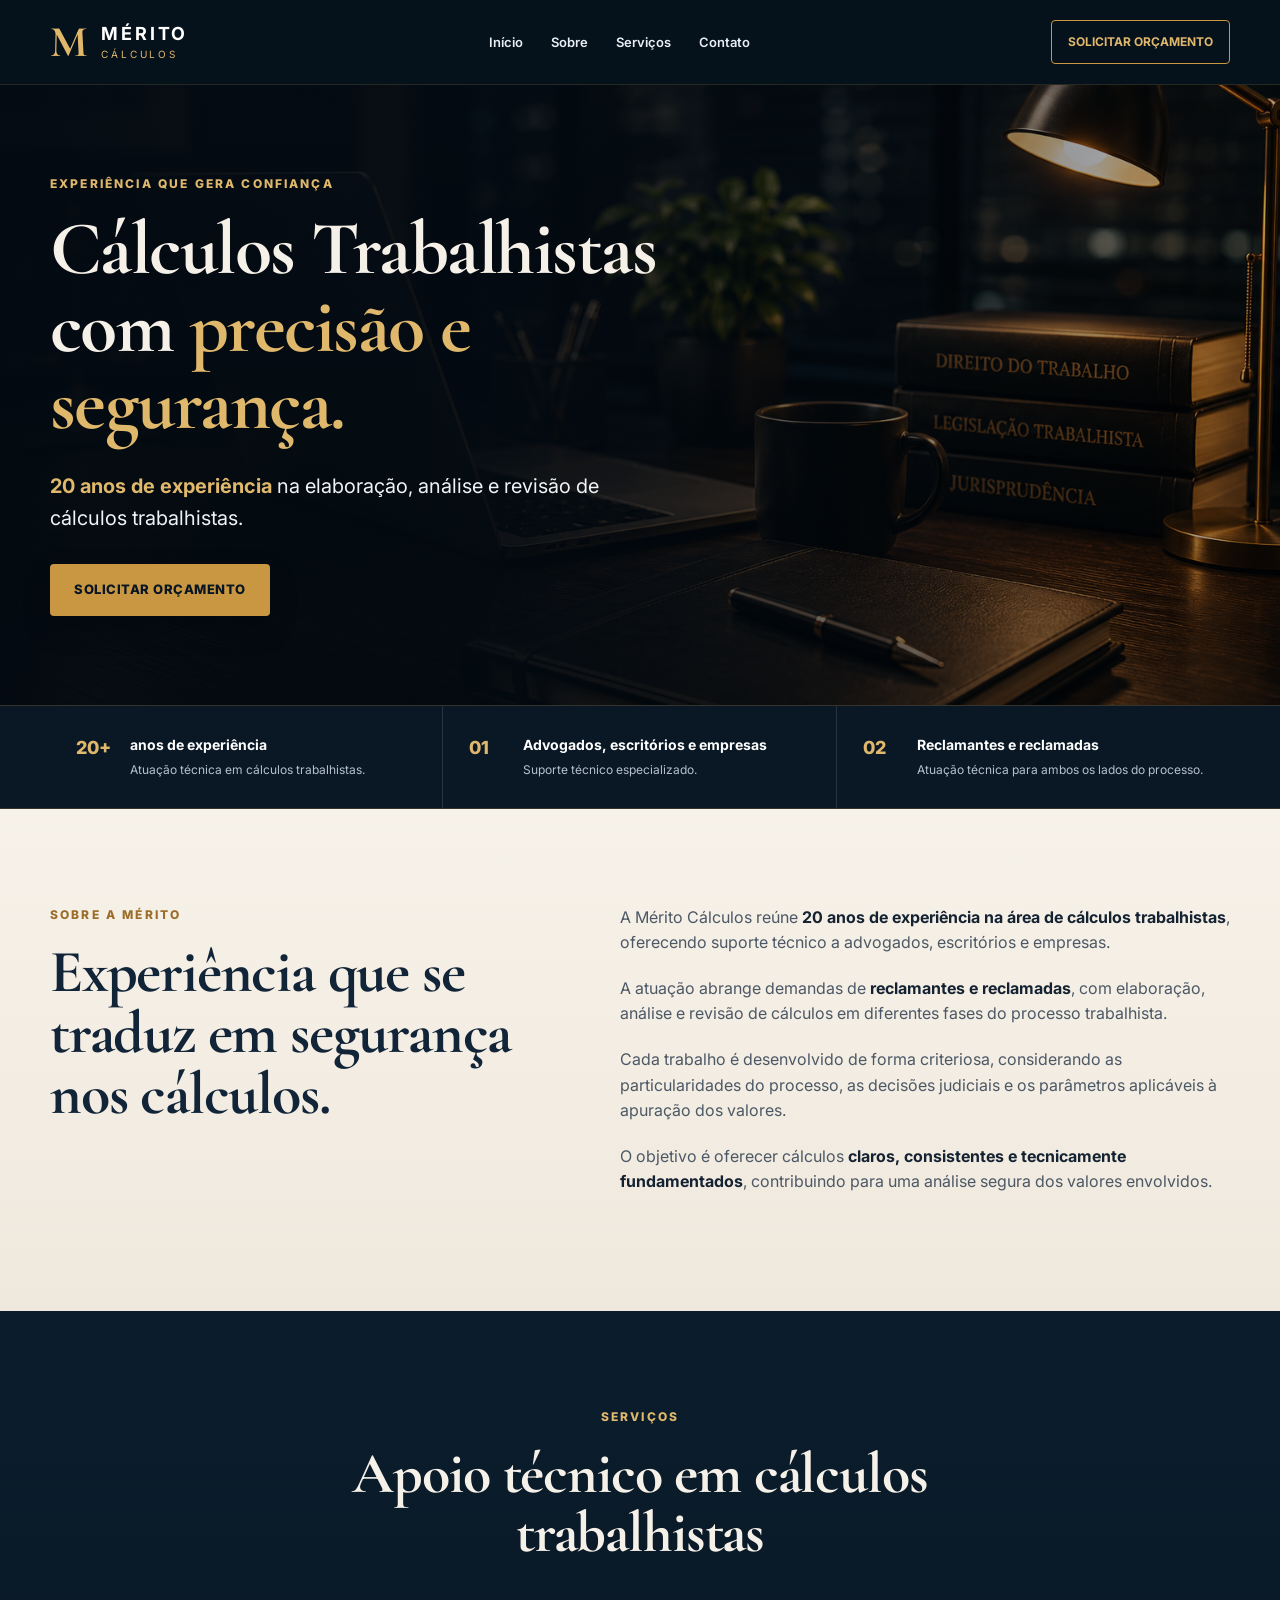
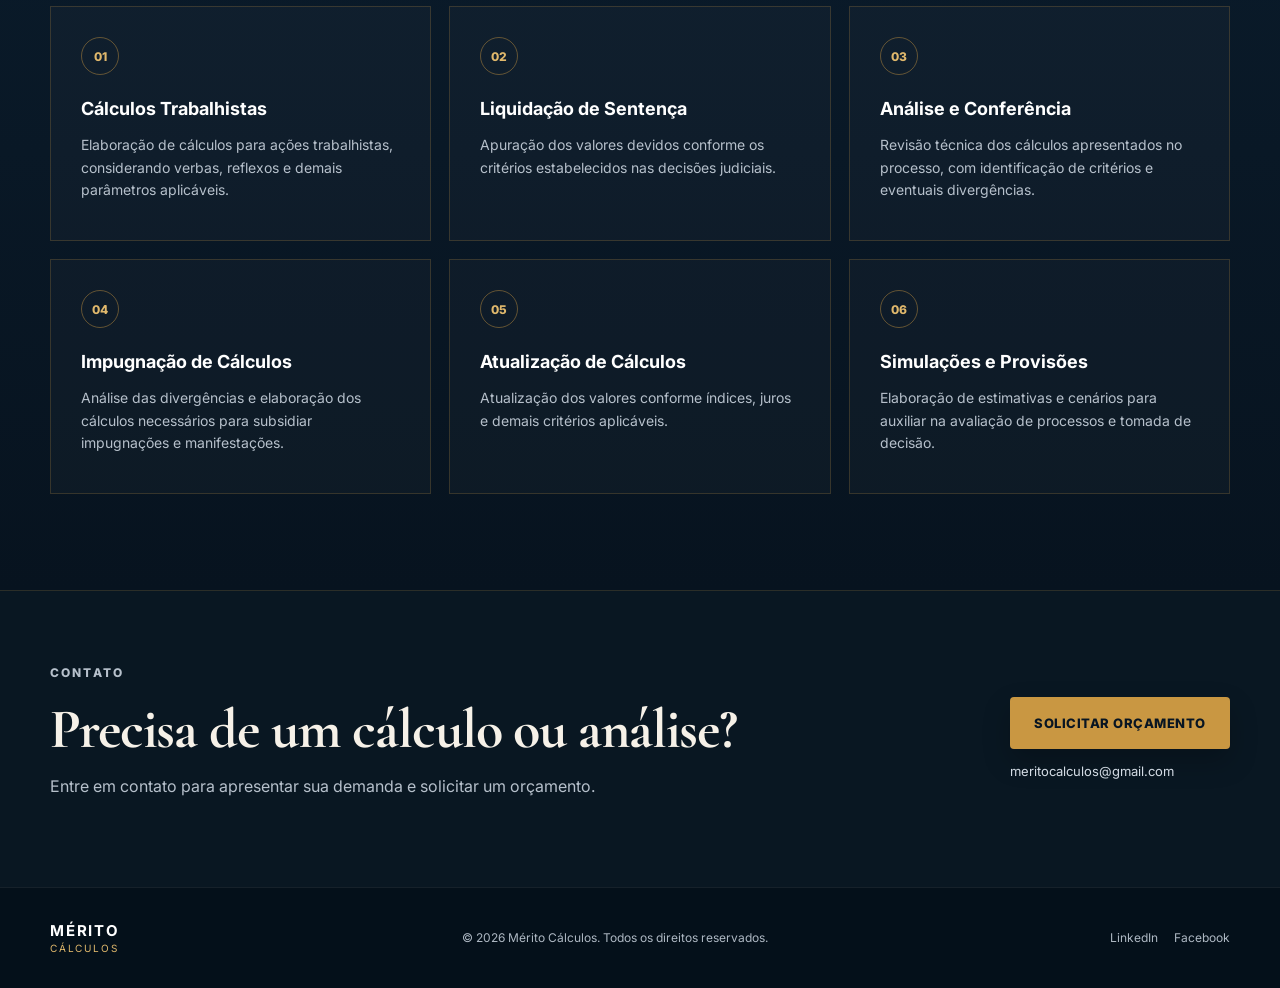
==== index.html @ a8f16f15 "Add files via upload" ====
<!DOCTYPE html>
<html lang="pt-BR">
<head>
  <meta charset="UTF-8" />
  <meta name="viewport" content="width=device-width, initial-scale=1.0" />
  <meta name="description" content="Mérito Cálculos - 20 anos de experiência em cálculos trabalhistas para advogados, escritórios e empresas." />
  <title>Mérito Cálculos | Cálculos Trabalhistas</title>
  <link rel="stylesheet" href="style.css" />
</head>
<body>
  <header class="topbar">
    <div class="container nav-wrap">
      <a class="brand" href="#inicio" aria-label="Mérito Cálculos">
        <span class="brand-mark">M</span>
        <span class="brand-text">
          <strong>MÉRITO</strong>
          <small>CÁLCULOS</small>
        </span>
      </a>
      <nav class="nav">
        <a href="#inicio">Início</a>
        <a href="#sobre">Sobre</a>
        <a href="#servicos">Serviços</a>
        <a href="#contato">Contato</a>
      </nav>
      <a class="top-cta" href="https://mail.google.com/mail/?view=cm&fs=1&to=meritocalculos@gmail.com&su=Solicita%C3%A7%C3%A3o%20de%20or%C3%A7amento%20-%20M%C3%A9rito%20C%C3%A1lculos" target="_blank" rel="noopener noreferrer">Solicitar orçamento</a>
    </div>
  </header>

  <main>
    <section class="hero" id="inicio">
      <div class="hero-overlay"></div>
      <div class="container hero-content">
        <div class="hero-copy">
          <p class="eyebrow">EXPERIÊNCIA QUE GERA CONFIANÇA</p>
          <h1>Cálculos Trabalhistas<br>com <span>precisão e segurança.</span></h1>
          <p class="hero-text">
            <strong>20 anos de experiência</strong> na elaboração, análise e revisão de cálculos trabalhistas.
          </p>
          <a class="cta" href="https://mail.google.com/mail/?view=cm&fs=1&to=meritocalculos@gmail.com&su=Solicita%C3%A7%C3%A3o%20de%20or%C3%A7amento%20-%20M%C3%A9rito%20C%C3%A1lculos" target="_blank" rel="noopener noreferrer">SOLICITAR ORÇAMENTO</a>
        </div>
      </div>
    </section>

    <section class="highlights">
      <div class="container highlights-grid">
        <div class="highlight">
          <span class="num">20+</span>
          <div><strong>anos de experiência</strong><p>Atuação técnica em cálculos trabalhistas.</p></div>
        </div>
        <div class="highlight">
          <span class="num">01</span>
          <div><strong>Advogados, escritórios e empresas</strong><p>Suporte técnico especializado.</p></div>
        </div>
        <div class="highlight">
          <span class="num">02</span>
          <div><strong>Reclamantes e reclamadas</strong><p>Atuação técnica para ambos os lados do processo.</p></div>
        </div>
      </div>
    </section>

    <section class="section about" id="sobre">
      <div class="container about-grid">
        <div class="about-title">
          <p class="eyebrow">SOBRE A MÉRITO</p>
          <h2>Experiência que se traduz em segurança nos cálculos.</h2>
        </div>
        <div class="about-copy">
          <p>A Mérito Cálculos reúne <strong>20 anos de experiência na área de cálculos trabalhistas</strong>, oferecendo suporte técnico a advogados, escritórios e empresas.</p>
          <p>A atuação abrange demandas de <strong>reclamantes e reclamadas</strong>, com elaboração, análise e revisão de cálculos em diferentes fases do processo trabalhista.</p>
          <p>Cada trabalho é desenvolvido de forma criteriosa, considerando as particularidades do processo, as decisões judiciais e os parâmetros aplicáveis à apuração dos valores.</p>
          <p>O objetivo é oferecer cálculos <strong>claros, consistentes e tecnicamente fundamentados</strong>, contribuindo para uma análise segura dos valores envolvidos.</p>
        </div>
      </div>
    </section>

    <section class="section services" id="servicos">
      <div class="container">
        <div class="section-heading">
          <p class="eyebrow">SERVIÇOS</p>
          <h2>Apoio técnico em cálculos trabalhistas</h2>
        </div>
        <div class="cards">
          <article class="card"><span>01</span><h3>Cálculos Trabalhistas</h3><p>Elaboração de cálculos para ações trabalhistas, considerando verbas, reflexos e demais parâmetros aplicáveis.</p></article>
          <article class="card"><span>02</span><h3>Liquidação de Sentença</h3><p>Apuração dos valores devidos conforme os critérios estabelecidos nas decisões judiciais.</p></article>
          <article class="card"><span>03</span><h3>Análise e Conferência</h3><p>Revisão técnica dos cálculos apresentados no processo, com identificação de critérios e eventuais divergências.</p></article>
          <article class="card"><span>04</span><h3>Impugnação de Cálculos</h3><p>Análise das divergências e elaboração dos cálculos necessários para subsidiar impugnações e manifestações.</p></article>
          <article class="card"><span>05</span><h3>Atualização de Cálculos</h3><p>Atualização dos valores conforme índices, juros e demais critérios aplicáveis.</p></article>
          <article class="card"><span>06</span><h3>Simulações e Provisões</h3><p>Elaboração de estimativas e cenários para auxiliar na avaliação de processos e tomada de decisão.</p></article>
        </div>
      </div>
    </section>

    <section class="contact" id="contato">
      <div class="container contact-grid">
        <div>
          <p class="eyebrow">CONTATO</p>
          <h2>Precisa de um cálculo ou análise?</h2>
          <p>Entre em contato para apresentar sua demanda e solicitar um orçamento.</p>
        </div>
        <div class="contact-actions">
          <a class="cta" href="https://mail.google.com/mail/?view=cm&fs=1&to=meritocalculos@gmail.com&su=Solicita%C3%A7%C3%A3o%20de%20or%C3%A7amento%20-%20M%C3%A9rito%20C%C3%A1lculos" target="_blank" rel="noopener noreferrer">SOLICITAR ORÇAMENTO</a>
          <a href="mailto:meritocalculos@gmail.com" class="email">meritocalculos@gmail.com</a>
        </div>
      </div>
    </section>
  </main>

  <footer>
    <div class="container footer-grid">
      <div class="footer-brand">
        <strong>MÉRITO</strong>
        <span>CÁLCULOS</span>
      </div>
      <p>© 2026 Mérito Cálculos. Todos os direitos reservados.</p>
      <div class="socials">
        <a href="https://www.linkedin.com/in/m%C3%A9rito-c%C3%A1lculos-judiciais-287263148/" target="_blank" rel="noopener noreferrer">LinkedIn</a>
        <a href="https://www.facebook.com/calculos.merito/?locale=pt_BR" target="_blank" rel="noopener noreferrer">Facebook</a>
      </div>
    </div>
  </footer>
</body>
</html>
---- style.css ----
@import url('https://fonts.googleapis.com/css2?family=Cormorant+Garamond:wght@500;600;700&family=Inter:wght@400;500;600;700;800&display=swap');

:root{
  --bg:#07131f;
  --bg2:#0b1d2d;
  --gold:#c99742;
  --gold2:#e0b86c;
  --cream:#f6f1e8;
  --text:#e9eef5;
  --muted:#b6c0cb;
  --line:rgba(255,255,255,.12);
}

*{box-sizing:border-box}
html{scroll-behavior:smooth}
body{margin:0;background:var(--bg);color:var(--text);font-family:Inter,Arial,sans-serif;line-height:1.6}
a{text-decoration:none;color:inherit}
.container{width:min(1180px,calc(100% - 40px));margin:0 auto}

.topbar{
  position:sticky;top:0;z-index:50;
  background:rgba(6,17,28,.94);
  backdrop-filter:blur(10px);
  border-bottom:1px solid rgba(201,151,66,.18);
}
.nav-wrap{height:84px;display:grid;grid-template-columns:auto 1fr auto;align-items:center;gap:34px}
.brand{display:flex;align-items:center;gap:13px}
.brand-mark{
  font-family:"Cormorant Garamond",serif;font-size:44px;line-height:1;color:var(--gold2);font-weight:700
}
.brand-text{display:flex;flex-direction:column;line-height:1;letter-spacing:.18em}
.brand-text strong{font-size:18px;color:white}
.brand-text small{font-size:10px;color:var(--gold2);margin-top:6px}
.nav{display:flex;justify-content:center;gap:28px;font-size:13px;font-weight:600}
.nav a{position:relative}
.nav a:after{content:"";position:absolute;left:0;right:0;bottom:-10px;height:2px;background:var(--gold);transform:scaleX(0);transition:.2s}
.nav a:hover:after{transform:scaleX(1)}
.top-cta{border:1px solid var(--gold);padding:11px 16px;border-radius:4px;color:var(--gold2);font-size:12px;font-weight:700;text-transform:uppercase}

.hero{
  min-height:620px;
  position:relative;
  background-color:#07131f;
  background-image:
    linear-gradient(90deg,rgba(3,12,21,.98) 0%,rgba(3,12,21,.91) 38%,rgba(3,12,21,.48) 65%,rgba(3,12,21,.14) 100%),
    url('hero-office.png');
  background-position:center, right center;
  background-size:cover, cover;
  background-repeat:no-repeat, no-repeat;
  display:flex;align-items:center
}
.hero-overlay{position:absolute;inset:0;background:linear-gradient(180deg,rgba(0,0,0,.12),rgba(0,0,0,.22))}
.hero-content{position:relative;z-index:2}
.hero-copy{max-width:700px;padding:80px 0}
.eyebrow{margin:0 0 18px;color:var(--gold2);font-size:12px;letter-spacing:.18em;font-weight:800}
.hero h1,.section h2,.contact h2{
  font-family:"Cormorant Garamond",serif;
  margin:0;color:var(--cream);line-height:1.02;letter-spacing:-.02em
}
.hero h1{font-size:clamp(48px,6vw,76px);margin-bottom:26px}
.hero h1 span{color:var(--gold2)}
.hero-text{font-size:20px;max-width:580px;color:#f0f3f6;margin-bottom:30px}
.hero-text strong{color:var(--gold2)}
.cta{
  display:inline-flex;align-items:center;justify-content:center;
  min-height:52px;padding:0 24px;background:var(--gold);color:#081522;
  font-weight:800;font-size:13px;letter-spacing:.04em;border-radius:4px;
  box-shadow:0 12px 28px rgba(0,0,0,.22);transition:.2s
}
.cta:hover{transform:translateY(-2px);background:var(--gold2)}

.highlights{background:#0a1826;border-top:1px solid rgba(201,151,66,.22);border-bottom:1px solid rgba(201,151,66,.22)}
.highlights-grid{display:grid;grid-template-columns:repeat(3,1fr)}
.highlight{display:flex;gap:18px;padding:28px 26px;border-right:1px solid var(--line);align-items:flex-start}
.highlight:last-child{border-right:none}
.num{color:var(--gold2);font-weight:800;font-size:18px;min-width:36px}
.highlight strong{display:block;color:white;font-size:14px;margin-bottom:4px}
.highlight p{margin:0;color:var(--muted);font-size:12px}

.section{padding:96px 0}
.about{background:linear-gradient(180deg,#f7f2e9,#efe8dd);color:#142232}
.about-grid{display:grid;grid-template-columns:.9fr 1.1fr;gap:70px;align-items:start}
.about .eyebrow{color:#9b6d28}
.about h2{color:#112438;font-size:clamp(40px,5vw,60px)}
.about-copy p{font-size:16px;color:#4c5865;margin-top:0;margin-bottom:20px}
.about-copy strong{color:#142232}

.services{background:linear-gradient(180deg,#0b1d2d,#07131f)}
.section-heading{text-align:center;max-width:700px;margin:0 auto 44px}
.section-heading h2{font-size:clamp(40px,5vw,58px)}
.cards{display:grid;grid-template-columns:repeat(3,1fr);gap:18px}
.card{
  border:1px solid rgba(201,151,66,.22);background:rgba(255,255,255,.025);
  padding:30px;min-height:235px;transition:.2s
}
.card:hover{transform:translateY(-4px);border-color:rgba(201,151,66,.55);background:rgba(255,255,255,.04)}
.card span{display:inline-flex;width:38px;height:38px;border:1px solid rgba(201,151,66,.45);align-items:center;justify-content:center;border-radius:50%;color:var(--gold2);font-size:12px;font-weight:800}
.card h3{color:white;font-size:18px;margin:20px 0 10px}
.card p{color:var(--muted);font-size:14px;margin:0}

.contact{padding:72px 0;background:#091722;border-top:1px solid rgba(201,151,66,.18)}
.contact-grid{display:grid;grid-template-columns:1fr auto;gap:40px;align-items:center}
.contact h2{font-size:clamp(38px,5vw,56px)}
.contact p{color:var(--muted)}
.contact-actions{display:flex;flex-direction:column;align-items:flex-start;gap:12px}
.email{font-size:13px;color:#d4dce5}
.email:hover{color:var(--gold2)}

footer{padding:28px 0;background:#04101a;border-top:1px solid rgba(255,255,255,.07);font-size:12px;color:#aeb8c3}
.footer-grid{display:grid;grid-template-columns:auto 1fr auto;align-items:center;gap:28px}
.footer-brand{display:flex;flex-direction:column;line-height:1;letter-spacing:.15em}
.footer-brand strong{color:white;font-size:15px}
.footer-brand span{color:var(--gold2);font-size:10px;margin-top:5px}
.footer-grid p{text-align:center}
.socials{display:flex;gap:16px}
.socials a:hover{color:var(--gold2)}

@media(max-width:900px){
  .nav{display:none}
  .nav-wrap{grid-template-columns:auto 1fr}
  .top-cta{justify-self:end}
  .hero{min-height:560px;background-position:58% 40%}
  .highlights-grid,.about-grid,.contact-grid{grid-template-columns:1fr}
  .highlight{border-right:none;border-bottom:1px solid var(--line)}
  .highlight:last-child{border-bottom:none}
  .cards{grid-template-columns:repeat(2,1fr)}
  .footer-grid{grid-template-columns:1fr;text-align:center}
  .footer-grid p{text-align:center}
  .footer-brand,.socials{align-items:center;justify-content:center}
}
@media(max-width:620px){
  .container{width:min(100% - 28px,1180px)}
  .topbar{position:static}
  .nav-wrap{height:72px;grid-template-columns:1fr}
  .top-cta{display:none}
  .hero{
    min-height:auto;
    background:
      linear-gradient(180deg,rgba(3,12,21,.88),rgba(3,12,21,.96)),
      url('hero-office.png') center/cover no-repeat
  }
  .hero-copy{padding:72px 0}
  .hero h1{font-size:48px}
  .hero-text{font-size:17px}
  .cta{width:100%}
  .section{padding:72px 0}
  .cards{grid-template-columns:1fr}
}
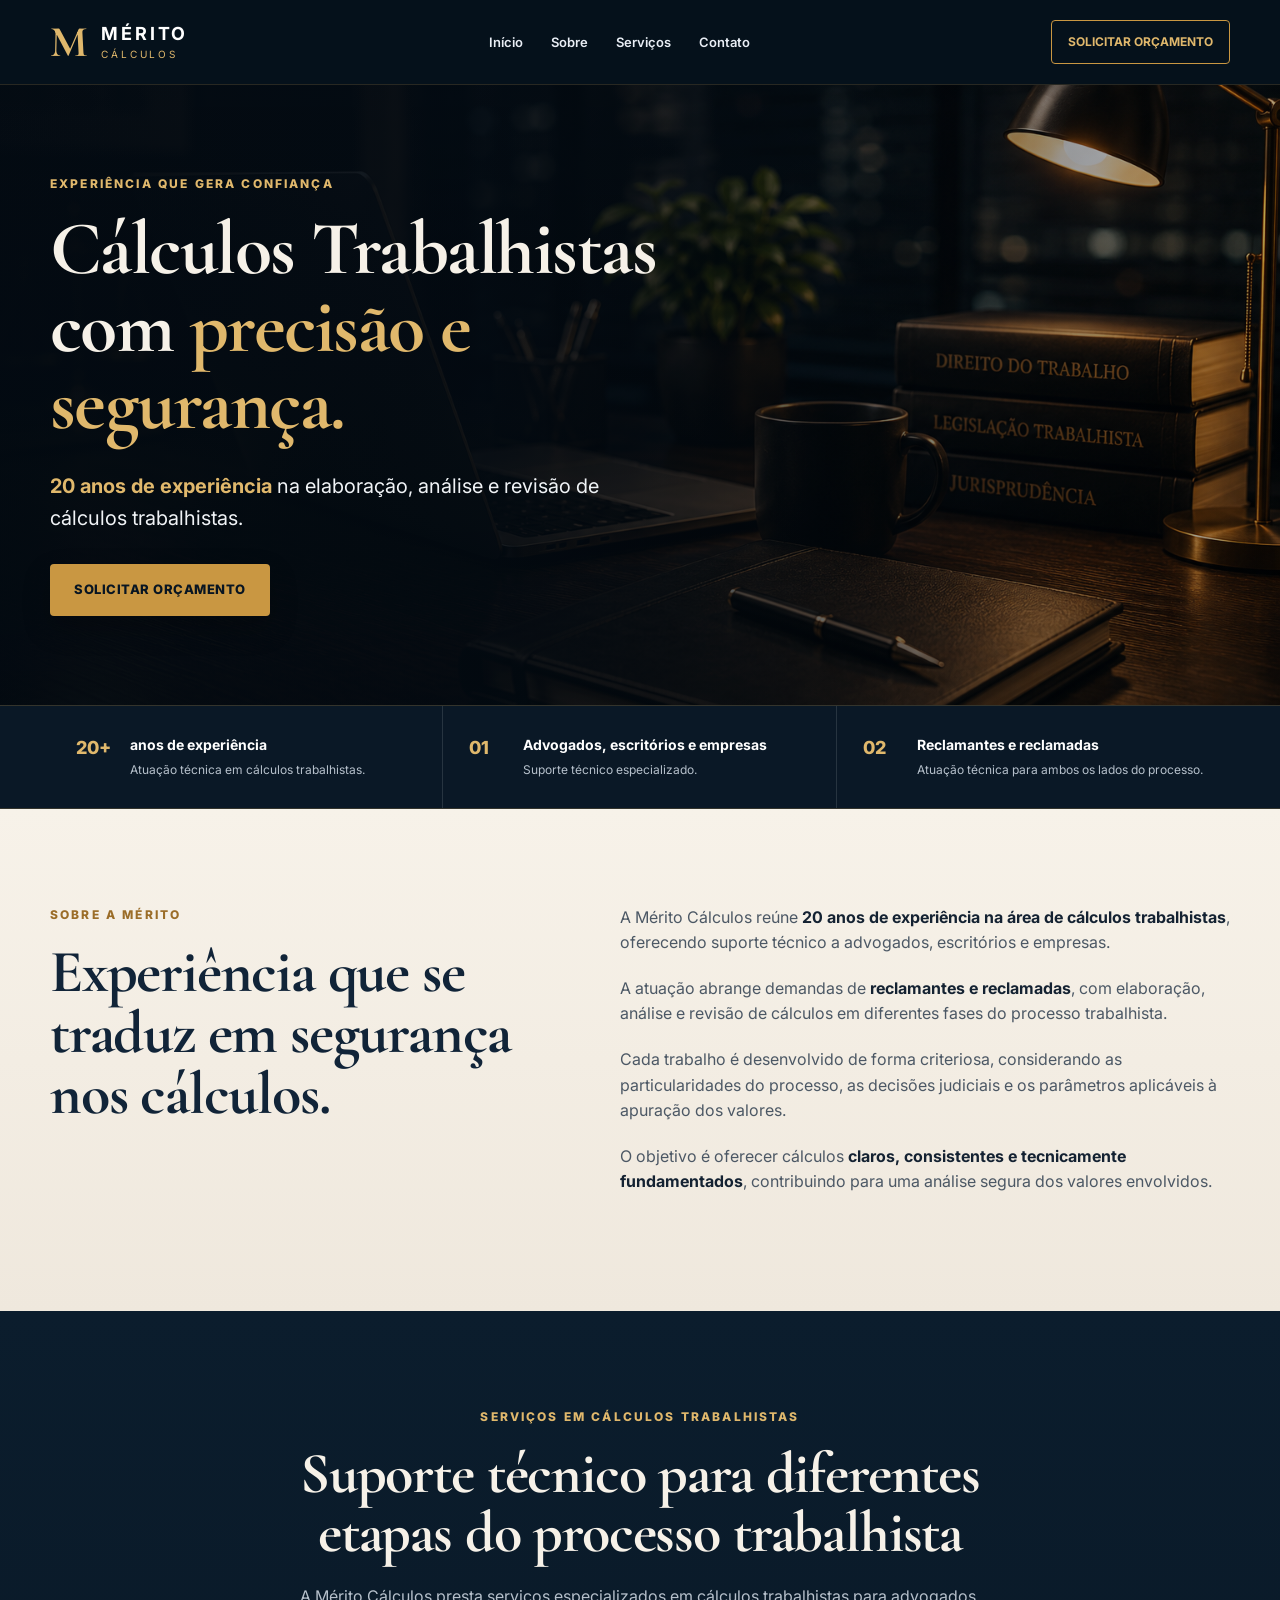
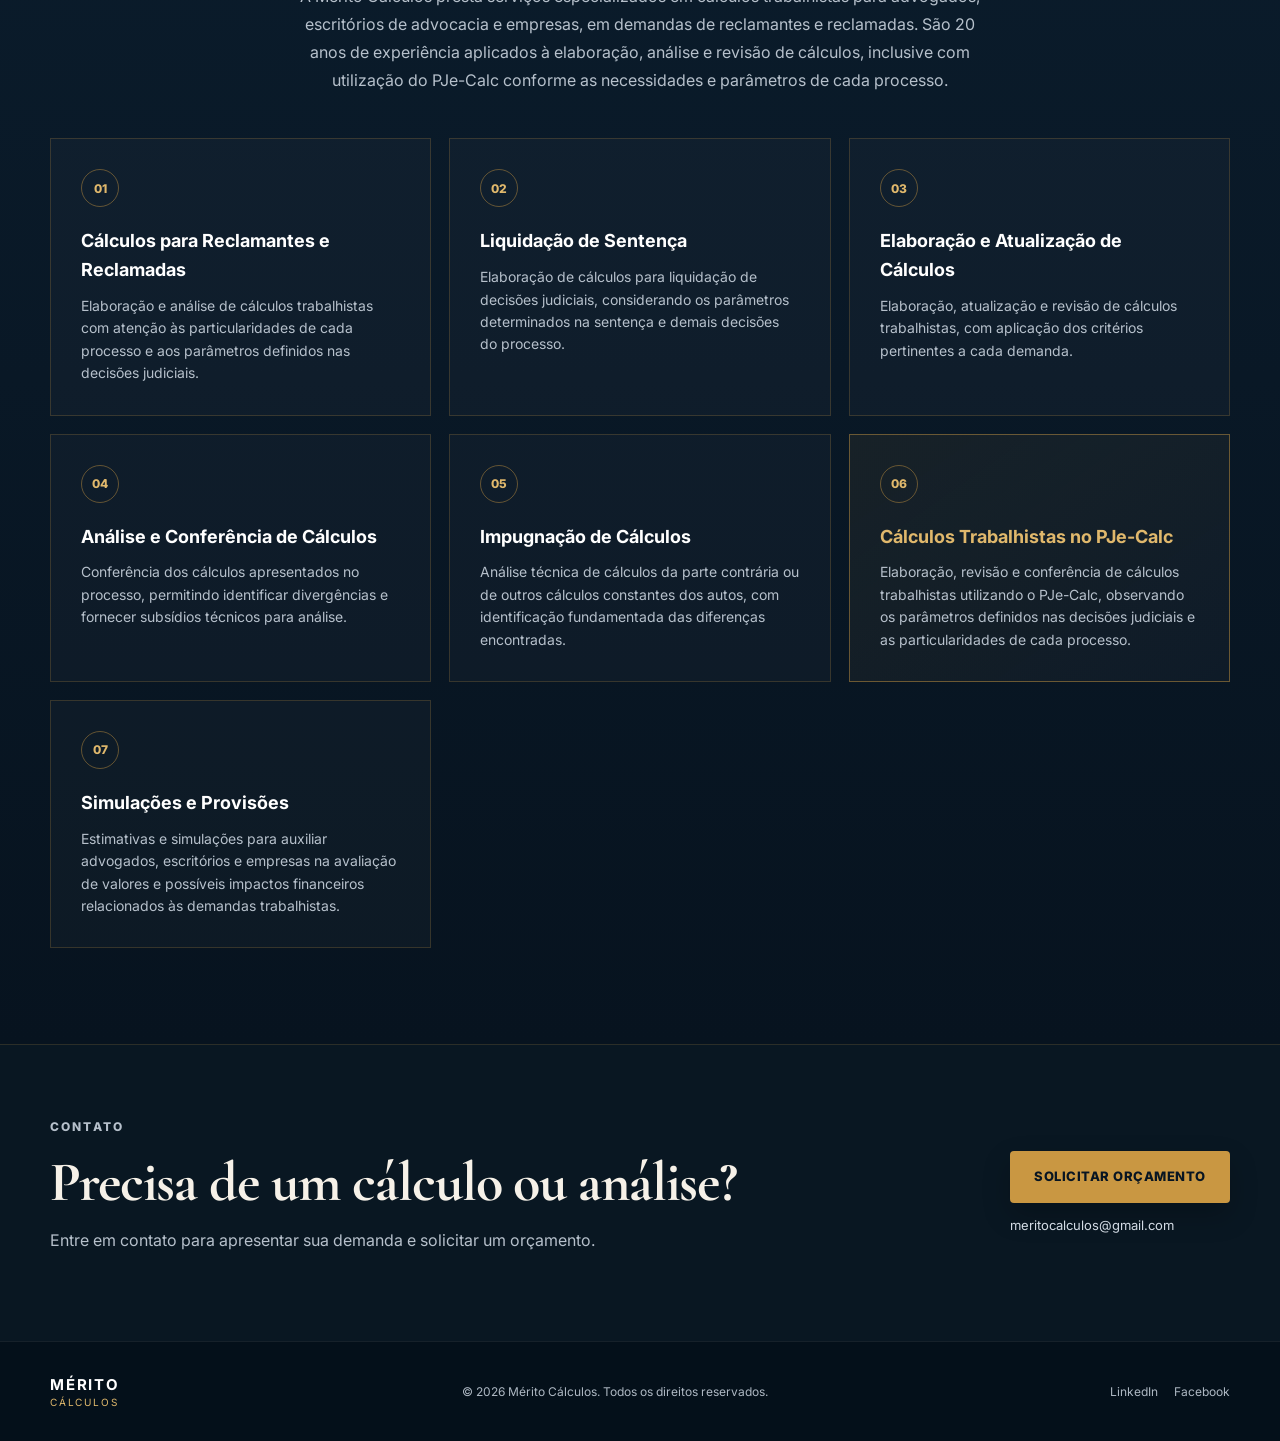
==== commit 98d531e3: "Add files via upload Atualização V4.1 - Serviços e PJe-Calc" ====
--- a/index.html
+++ b/index.html
@@ -3,9 +3,74 @@
 <head>
   <meta charset="UTF-8" />
   <meta name="viewport" content="width=device-width, initial-scale=1.0" />
-  <meta name="description" content="Mérito Cálculos - 20 anos de experiência em cálculos trabalhistas para advogados, escritórios e empresas." />
-  <title>Mérito Cálculos | Cálculos Trabalhistas</title>
+
+  <title>Mérito Cálculos | Cálculos Trabalhistas para Advogados, Escritórios e Empresas</title>
+  <meta name="description" content="Mérito Cálculos: 20 anos de experiência em cálculos trabalhistas, PJe-Calc, liquidação de sentença, análise, conferência, impugnação e atualização para advogados, escritórios e empresas." />
+  <meta name="robots" content="index, follow, max-image-preview:large" />
+  <meta name="author" content="Mérito Cálculos" />
+  <meta name="theme-color" content="#07131f" />
+
+  <link rel="canonical" href="https://meritocalculos.com.br/" />
+
+  <meta property="og:locale" content="pt_BR" />
+  <meta property="og:type" content="website" />
+  <meta property="og:site_name" content="Mérito Cálculos" />
+  <meta property="og:title" content="Mérito Cálculos | Cálculos Trabalhistas" />
+  <meta property="og:description" content="20 anos de experiência em cálculos trabalhistas para advogados, escritórios e empresas, em demandas de reclamantes e reclamadas." />
+  <meta property="og:url" content="https://meritocalculos.com.br/" />
+  <meta property="og:image" content="https://meritocalculos.com.br/hero-office.png" />
+  <meta property="og:image:alt" content="Ambiente profissional da Mérito Cálculos" />
+
+  <meta name="twitter:card" content="summary_large_image" />
+  <meta name="twitter:title" content="Mérito Cálculos | Cálculos Trabalhistas" />
+  <meta name="twitter:description" content="20 anos de experiência em cálculos trabalhistas para advogados, escritórios e empresas." />
+  <meta name="twitter:image" content="https://meritocalculos.com.br/hero-office.png" />
+
   <link rel="stylesheet" href="style.css" />
+
+  <script type="application/ld+json">
+  {
+    "@context": "https://schema.org",
+    "@graph": [
+      {
+        "@type": "Organization",
+        "@id": "https://meritocalculos.com.br/#organization",
+        "name": "Mérito Cálculos",
+        "url": "https://meritocalculos.com.br/",
+        "email": "mailto:meritocalculos@gmail.com",
+        "sameAs": [
+          "https://www.linkedin.com/in/m%C3%A9rito-c%C3%A1lculos-judiciais-287263148/",
+          "https://www.facebook.com/calculos.merito/?locale=pt_BR"
+        ]
+      },
+      {
+        "@type": "WebSite",
+        "@id": "https://meritocalculos.com.br/#website",
+        "url": "https://meritocalculos.com.br/",
+        "name": "Mérito Cálculos",
+        "inLanguage": "pt-BR",
+        "publisher": {
+          "@id": "https://meritocalculos.com.br/#organization"
+        }
+      },
+      {
+        "@type": "Service",
+        "@id": "https://meritocalculos.com.br/#service",
+        "name": "Cálculos Trabalhistas",
+        "serviceType": "Elaboração, análise, revisão, liquidação, atualização, PJe-Calc e simulação de cálculos trabalhistas",
+        "provider": {
+          "@id": "https://meritocalculos.com.br/#organization"
+        },
+        "areaServed": "BR",
+        "audience": [
+          {"@type": "Audience", "audienceType": "Advogados"},
+          {"@type": "Audience", "audienceType": "Escritórios de advocacia"},
+          {"@type": "Audience", "audienceType": "Empresas"}
+        ]
+      }
+    ]
+  }
+  </script>
 </head>
 <body>
   <header class="topbar">
@@ -74,22 +139,15 @@
       </div>
     </section>
 
-    <section class="section services" id="servicos">
-      <div class="container">
-        <div class="section-heading">
-          <p class="eyebrow">SERVIÇOS</p>
-          <h2>Apoio técnico em cálculos trabalhistas</h2>
-        </div>
-        <div class="cards">
-          <article class="card"><span>01</span><h3>Cálculos Trabalhistas</h3><p>Elaboração de cálculos para ações trabalhistas, considerando verbas, reflexos e demais parâmetros aplicáveis.</p></article>
-          <article class="card"><span>02</span><h3>Liquidação de Sentença</h3><p>Apuração dos valores devidos conforme os critérios estabelecidos nas decisões judiciais.</p></article>
-          <article class="card"><span>03</span><h3>Análise e Conferência</h3><p>Revisão técnica dos cálculos apresentados no processo, com identificação de critérios e eventuais divergências.</p></article>
-          <article class="card"><span>04</span><h3>Impugnação de Cálculos</h3><p>Análise das divergências e elaboração dos cálculos necessários para subsidiar impugnações e manifestações.</p></article>
-          <article class="card"><span>05</span><h3>Atualização de Cálculos</h3><p>Atualização dos valores conforme índices, juros e demais critérios aplicáveis.</p></article>
-          <article class="card"><span>06</span><h3>Simulações e Provisões</h3><p>Elaboração de estimativas e cenários para auxiliar na avaliação de processos e tomada de decisão.</p></article>
-        </div>
-      </div>
-    </section>
+    <section class="section services" id="servicos"><div class="container"><div class="section-heading"><p class="eyebrow">SERVIÇOS EM CÁLCULOS TRABALHISTAS</p><h2>Suporte técnico para diferentes etapas do processo trabalhista</h2><p style="max-width:850px;margin:20px auto 0;color:var(--muted);font-size:16px;line-height:1.75">A Mérito Cálculos presta serviços especializados em cálculos trabalhistas para advogados, escritórios de advocacia e empresas, em demandas de reclamantes e reclamadas. São 20 anos de experiência aplicados à elaboração, análise e revisão de cálculos, inclusive com utilização do PJe-Calc conforme as necessidades e parâmetros de cada processo.</p></div><div class="cards">
+<article class="card"><span>01</span><h3>Cálculos para Reclamantes e Reclamadas</h3><p>Elaboração e análise de cálculos trabalhistas com atenção às particularidades de cada processo e aos parâmetros definidos nas decisões judiciais.</p></article>
+<article class="card"><span>02</span><h3>Liquidação de Sentença</h3><p>Elaboração de cálculos para liquidação de decisões judiciais, considerando os parâmetros determinados na sentença e demais decisões do processo.</p></article>
+<article class="card"><span>03</span><h3>Elaboração e Atualização de Cálculos</h3><p>Elaboração, atualização e revisão de cálculos trabalhistas, com aplicação dos critérios pertinentes a cada demanda.</p></article>
+<article class="card"><span>04</span><h3>Análise e Conferência de Cálculos</h3><p>Conferência dos cálculos apresentados no processo, permitindo identificar divergências e fornecer subsídios técnicos para análise.</p></article>
+<article class="card"><span>05</span><h3>Impugnação de Cálculos</h3><p>Análise técnica de cálculos da parte contrária ou de outros cálculos constantes dos autos, com identificação fundamentada das diferenças encontradas.</p></article>
+<article class="card" style="border-color:rgba(201,151,66,.48);background:linear-gradient(145deg,rgba(201,151,66,.08),rgba(255,255,255,.025))"><span>06</span><h3 style="color:var(--gold2)">Cálculos Trabalhistas no PJe-Calc</h3><p>Elaboração, revisão e conferência de cálculos trabalhistas utilizando o PJe-Calc, observando os parâmetros definidos nas decisões judiciais e as particularidades de cada processo.</p></article>
+<article class="card"><span>07</span><h3>Simulações e Provisões</h3><p>Estimativas e simulações para auxiliar advogados, escritórios e empresas na avaliação de valores e possíveis impactos financeiros relacionados às demandas trabalhistas.</p></article>
+</div></div></section>
 
     <section class="contact" id="contato">
       <div class="container contact-grid">
--- a/style.css
+++ b/style.css
@@ -146,3 +146,18 @@
   .section{padding:72px 0}
   .cards{grid-template-columns:1fr}
 }
+
+.section-intro {
+  max-width: 850px;
+  margin: 20px auto 0;
+  color: var(--muted);
+  font-size: 16px;
+  line-height: 1.75;
+}
+.pjecalc-card {
+  border-color: rgba(201,151,66,.48);
+  background: linear-gradient(145deg, rgba(201,151,66,.08), rgba(255,255,255,.025));
+}
+.pjecalc-card h3 {
+  color: var(--gold2);
+}
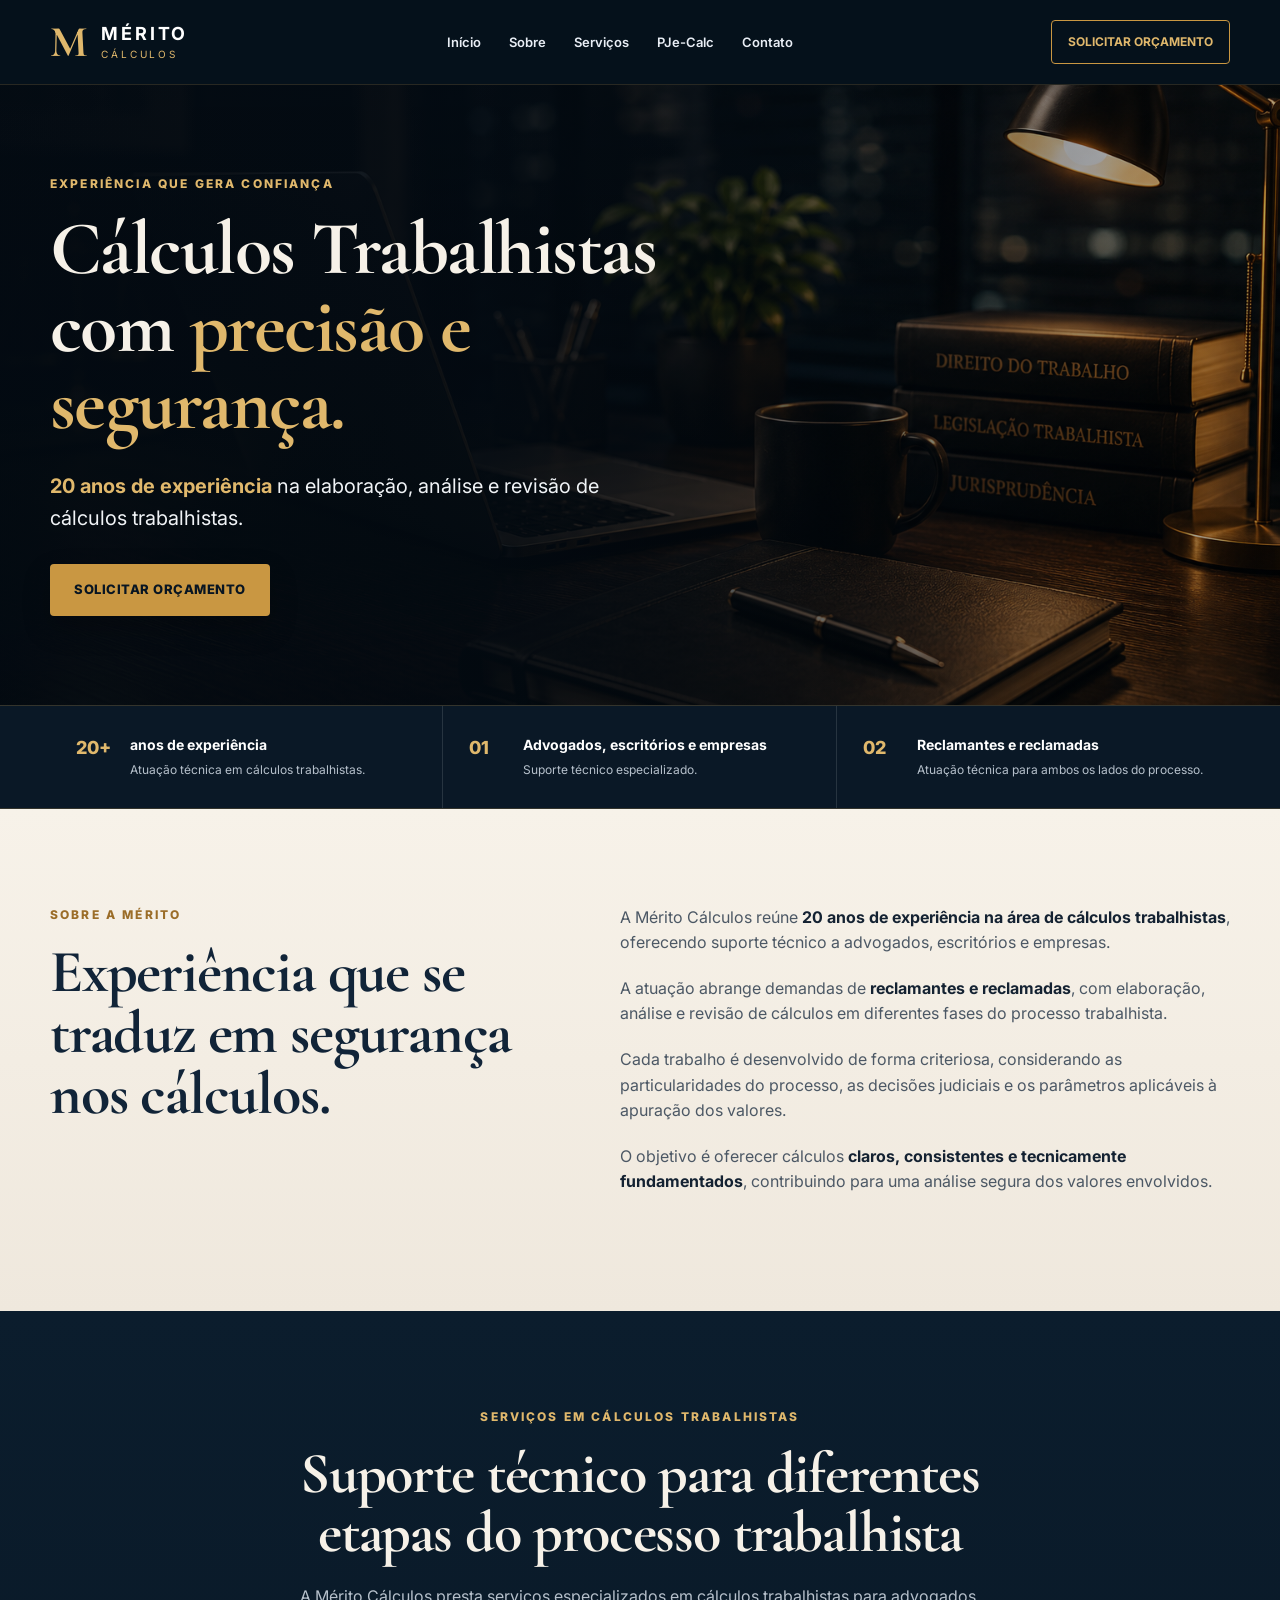
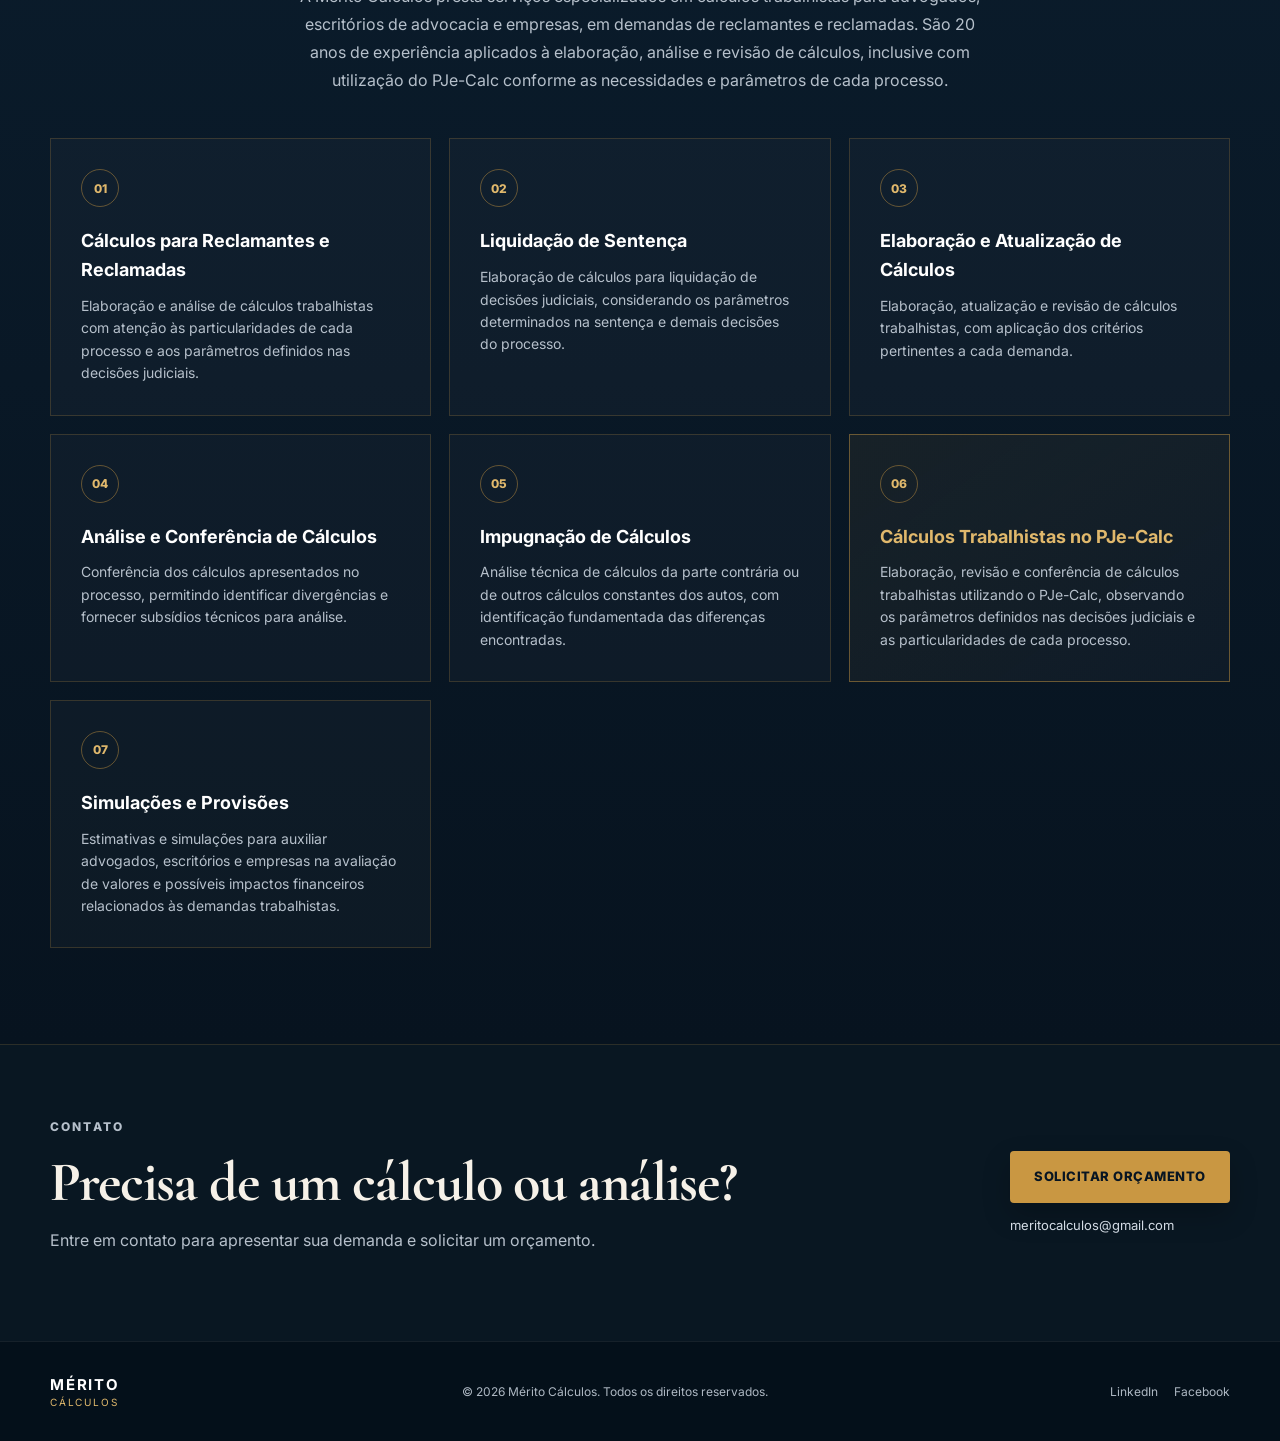
==== commit 3394aa66: "Add files via upload V4.2 - Página PJe-Calc e SEO" ====
--- a/index.html
+++ b/index.html
@@ -86,6 +86,7 @@
         <a href="#inicio">Início</a>
         <a href="#sobre">Sobre</a>
         <a href="#servicos">Serviços</a>
+        <a href="pjecalc.html">PJe-Calc</a>
         <a href="#contato">Contato</a>
       </nav>
       <a class="top-cta" href="https://mail.google.com/mail/?view=cm&fs=1&to=meritocalculos@gmail.com&su=Solicita%C3%A7%C3%A3o%20de%20or%C3%A7amento%20-%20M%C3%A9rito%20C%C3%A1lculos" target="_blank" rel="noopener noreferrer">Solicitar orçamento</a>
--- a/style.css
+++ b/style.css
@@ -161,3 +161,42 @@
 .pjecalc-card h3 {
   color: var(--gold2);
 }
+
+/* Página PJe-Calc */
+.subhero{
+  min-height:560px;
+  display:flex;
+  align-items:center;
+  background:
+    linear-gradient(90deg,rgba(3,12,21,.98) 0%,rgba(3,12,21,.92) 42%,rgba(3,12,21,.52) 68%,rgba(3,12,21,.20) 100%),
+    url('hero-office.png') right center/cover no-repeat;
+}
+.subhero-grid{width:100%}
+.subhero h1{
+  font-family:"Cormorant Garamond",serif;
+  font-size:clamp(50px,6vw,76px);
+  line-height:1.02;
+  color:var(--cream);
+  margin:0 0 22px;
+  max-width:760px;
+}
+.subhero h1 span{color:var(--gold2)}
+.subhero-lead{max-width:700px;color:#eef2f5;font-size:19px;line-height:1.75;margin-bottom:24px}
+.subhero-badges{display:flex;flex-wrap:wrap;gap:10px;margin-bottom:28px}
+.subhero-badges span{border:1px solid rgba(201,151,66,.42);color:var(--gold2);padding:8px 12px;font-size:12px;border-radius:999px;background:rgba(7,19,31,.42)}
+.card-link{margin-top:18px!important}
+.card-link a{color:var(--gold2);font-weight:700}
+.card-link a:hover{text-decoration:underline}
+.pjecalc-audience{background:#0a1826;border-top:1px solid rgba(201,151,66,.16)}
+.nav a[aria-current="page"]{color:var(--gold2)}
+@media(max-width:620px){
+  .subhero{
+    min-height:auto;
+    background:
+      linear-gradient(180deg,rgba(3,12,21,.88),rgba(3,12,21,.97)),
+      url('hero-office.png') center/cover no-repeat;
+  }
+  .subhero-grid{padding:74px 0}
+  .subhero h1{font-size:48px}
+  .subhero-lead{font-size:17px}
+}
